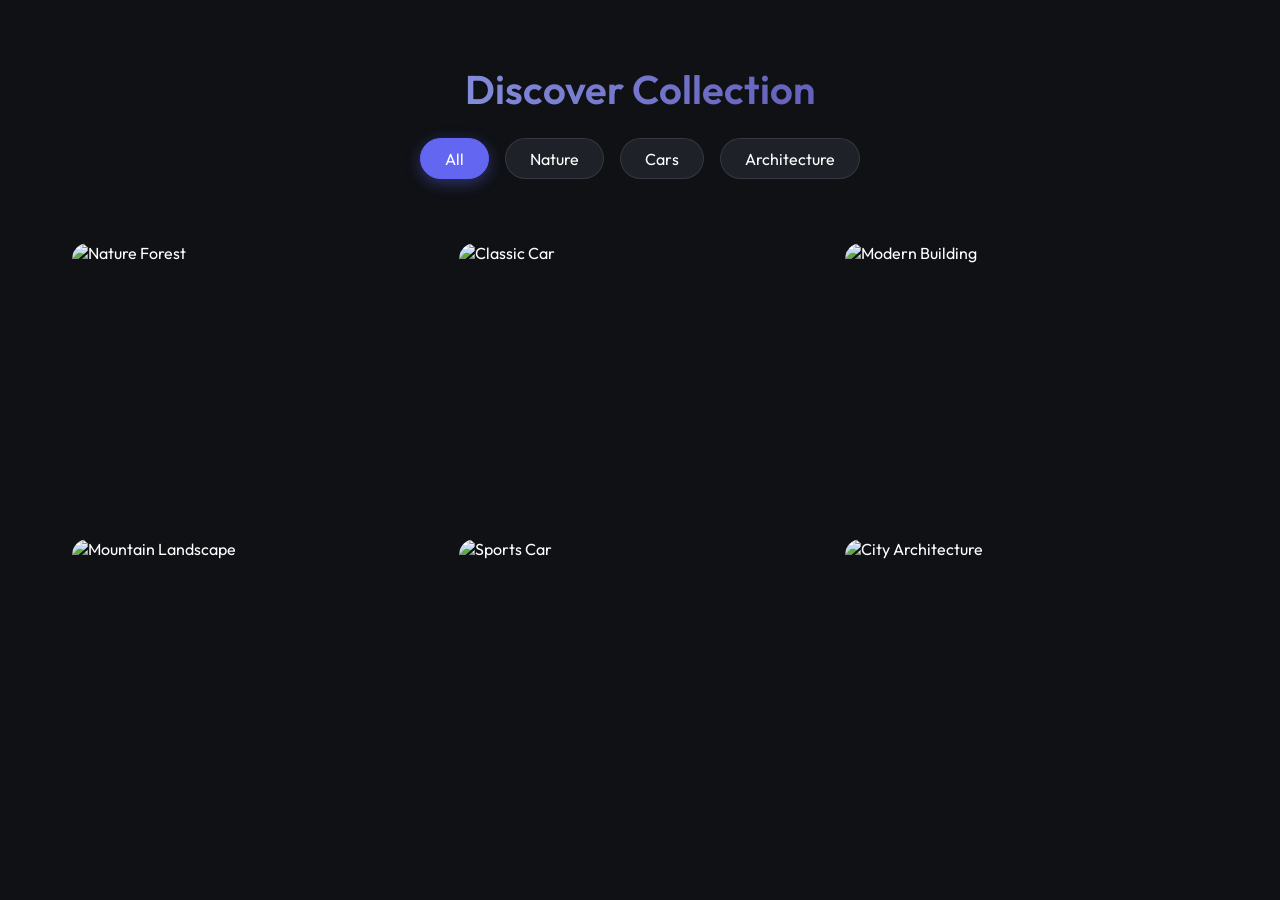
==== image-gallery/index.html @ 0eacde2e "CodeAlpha frontend tasks added" ====
<!DOCTYPE html>
<html lang="en">
<head>
    <meta charset="UTF-8">
    <meta name="viewport" content="width=device-width, initial-scale=1.0">
    <title>Premium Image Gallery</title>
    <link rel="stylesheet" href="style.css">
    <link href="https://fonts.googleapis.com/css2?family=Outfit:wght@300;400;600&display=swap" rel="stylesheet">
    <link rel="stylesheet" href="https://cdnjs.cloudflare.com/ajax/libs/font-awesome/6.4.0/css/all.min.css">
</head>
<body>

    <header>
        <h1>Discover Collection</h1>
        <div class="filters">
            <button class="filter-btn active" data-filter="all">All</button>
            <button class="filter-btn" data-filter="nature">Nature</button>
            <button class="filter-btn" data-filter="cars">Cars</button>
            <button class="filter-btn" data-filter="architecture">Architecture</button>
        </div>
    </header>

    <main class="gallery-container">
        <div class="gallery-grid">
            <div class="gallery-item" data-category="nature">
                <img src="https://images.unsplash.com/photo-1441974231531-c6227db76b6e?w=800&q=80" alt="Nature Forest">
                <div class="overlay"><span>Nature</span></div>
            </div>
            <div class="gallery-item" data-category="cars">
                <img src="https://images.unsplash.com/photo-1494976388531-d1058494cdd8?w=800&q=80" alt="Classic Car">
                <div class="overlay"><span>Cars</span></div>
            </div>
            <div class="gallery-item" data-category="architecture">
                <img src="https://images.unsplash.com/photo-1486406146926-c627a92ad1ab?w=800&q=80" alt="Modern Building">
                <div class="overlay"><span>Architecture</span></div>
            </div>
            <div class="gallery-item" data-category="nature">
                <img src="https://images.unsplash.com/photo-1472214103451-9374bd1c798e?w=800&q=80" alt="Mountain Landscape">
                <div class="overlay"><span>Nature</span></div>
            </div>
            <div class="gallery-item" data-category="cars">
                <img src="https://images.unsplash.com/photo-1503376710356-78e7d2bb95f3?w=800&q=80" alt="Sports Car">
                <div class="overlay"><span>Cars</span></div>
            </div>
            <div class="gallery-item" data-category="architecture">
                <img src="https://images.unsplash.com/photo-1479839672679-a46483c0e7c8?w=800&q=80" alt="City Architecture">
                <div class="overlay"><span>Architecture</span></div>
            </div>
        </div>
    </main>

    <!-- Lightbox -->
    <div class="lightbox" id="lightbox">
        <button class="close-btn" id="close-btn"><i class="fas fa-times"></i></button>
        <button class="nav-btn prev-btn" id="prev-btn"><i class="fas fa-chevron-left"></i></button>
        
        <div class="lightbox-content">
            <img src="" alt="Fullscreen Image" id="lightbox-img">
        </div>
        
        <button class="nav-btn next-btn" id="next-btn"><i class="fas fa-chevron-right"></i></button>
    </div>

    <script src="script.js"></script>
</body>
</html>
---- image-gallery/style.css ----
:root {
    --bg-color: #0f1115;
    --text-color: #ffffff;
    --accent-color: #6366f1;
    --card-bg: #1e2128;
    --overlay-bg: rgba(0, 0, 0, 0.6);
}

* {
    margin: 0;
    padding: 0;
    box-sizing: border-box;
}

body {
    font-family: 'Outfit', sans-serif;
    background-color: var(--bg-color);
    color: var(--text-color);
    min-height: 100vh;
}

header {
    text-align: center;
    padding: 4rem 2rem 2rem;
}

header h1 {
    font-size: 2.5rem;
    font-weight: 600;
    margin-bottom: 1.5rem;
    background: linear-gradient(to right, #a8c0ff, #3f2b96);
    -webkit-background-clip: text;
    -webkit-text-fill-color: transparent;
}

.filters {
    display: flex;
    justify-content: center;
    gap: 1rem;
    flex-wrap: wrap;
}

.filter-btn {
    background: var(--card-bg);
    color: var(--text-color);
    border: 1px solid rgba(255, 255, 255, 0.1);
    padding: 0.6rem 1.5rem;
    border-radius: 30px;
    cursor: pointer;
    font-size: 1rem;
    font-family: inherit;
    transition: all 0.3s ease;
}

.filter-btn:hover {
    background: rgba(255, 255, 255, 0.1);
}

.filter-btn.active {
    background: var(--accent-color);
    border-color: var(--accent-color);
    box-shadow: 0 4px 15px rgba(99, 102, 241, 0.4);
}

.gallery-container {
    padding: 2rem;
    max-width: 1200px;
    margin: 0 auto;
}

.gallery-grid {
    display: grid;
    grid-template-columns: repeat(auto-fill, minmax(300px, 1fr));
    gap: 1.5rem;
}

.gallery-item {
    position: relative;
    border-radius: 16px;
    overflow: hidden;
    cursor: pointer;
    aspect-ratio: 4/3;
    transform: translateY(0);
    transition: transform 0.4s ease, box-shadow 0.4s ease;
}

.gallery-item:hover {
    transform: translateY(-5px);
    box-shadow: 0 10px 30px rgba(0, 0, 0, 0.5);
}

.gallery-item img {
    width: 100%;
    height: 100%;
    object-fit: cover;
    transition: transform 0.5s ease;
}

.gallery-item:hover img {
    transform: scale(1.08);
}

.overlay {
    position: absolute;
    inset: 0;
    background: linear-gradient(to top, rgba(0,0,0,0.8) 0%, transparent 50%);
    display: flex;
    align-items: flex-end;
    padding: 1.5rem;
    opacity: 0;
    transition: opacity 0.3s ease;
}

.gallery-item:hover .overlay {
    opacity: 1;
}

.overlay span {
    font-weight: 600;
    font-size: 1.1rem;
    letter-spacing: 1px;
}

/* Lightbox Styles */
.lightbox {
    position: fixed;
    inset: 0;
    background: rgba(0, 0, 0, 0.95);
    z-index: 1000;
    display: flex;
    justify-content: center;
    align-items: center;
    opacity: 0;
    pointer-events: none;
    transition: opacity 0.3s ease;
    backdrop-filter: blur(5px);
}

.lightbox.active {
    opacity: 1;
    pointer-events: all;
}

.lightbox-content {
    max-width: 80%;
    max-height: 80vh;
    position: relative;
}

#lightbox-img {
    max-width: 100%;
    max-height: 80vh;
    border-radius: 8px;
    box-shadow: 0 0 40px rgba(0,0,0,0.5);
    transform: scale(0.95);
    transition: transform 0.3s ease;
}

.lightbox.active #lightbox-img {
    transform: scale(1);
}

.nav-btn, .close-btn {
    background: rgba(255, 255, 255, 0.1);
    color: white;
    border: none;
    width: 50px;
    height: 50px;
    border-radius: 50%;
    cursor: pointer;
    font-size: 1.2rem;
    display: flex;
    justify-content: center;
    align-items: center;
    position: absolute;
    transition: all 0.2s ease;
}

.nav-btn:hover, .close-btn:hover {
    background: var(--accent-color);
    transform: scale(1.1);
}

.close-btn {
    top: 2rem;
    right: 2rem;
}

.prev-btn {
    left: 2rem;
}

.next-btn {
    right: 2rem;
}

/* Responsive */
@media (max-width: 768px) {
    header h1 {
        font-size: 2rem;
    }
    
    .nav-btn {
        width: 40px;
        height: 40px;
    }
    
    .prev-btn { left: 1rem; }
    .next-btn { right: 1rem; }
    .close-btn { top: 1rem; right: 1rem; }
    
    .lightbox-content {
        max-width: 95%;
    }
}
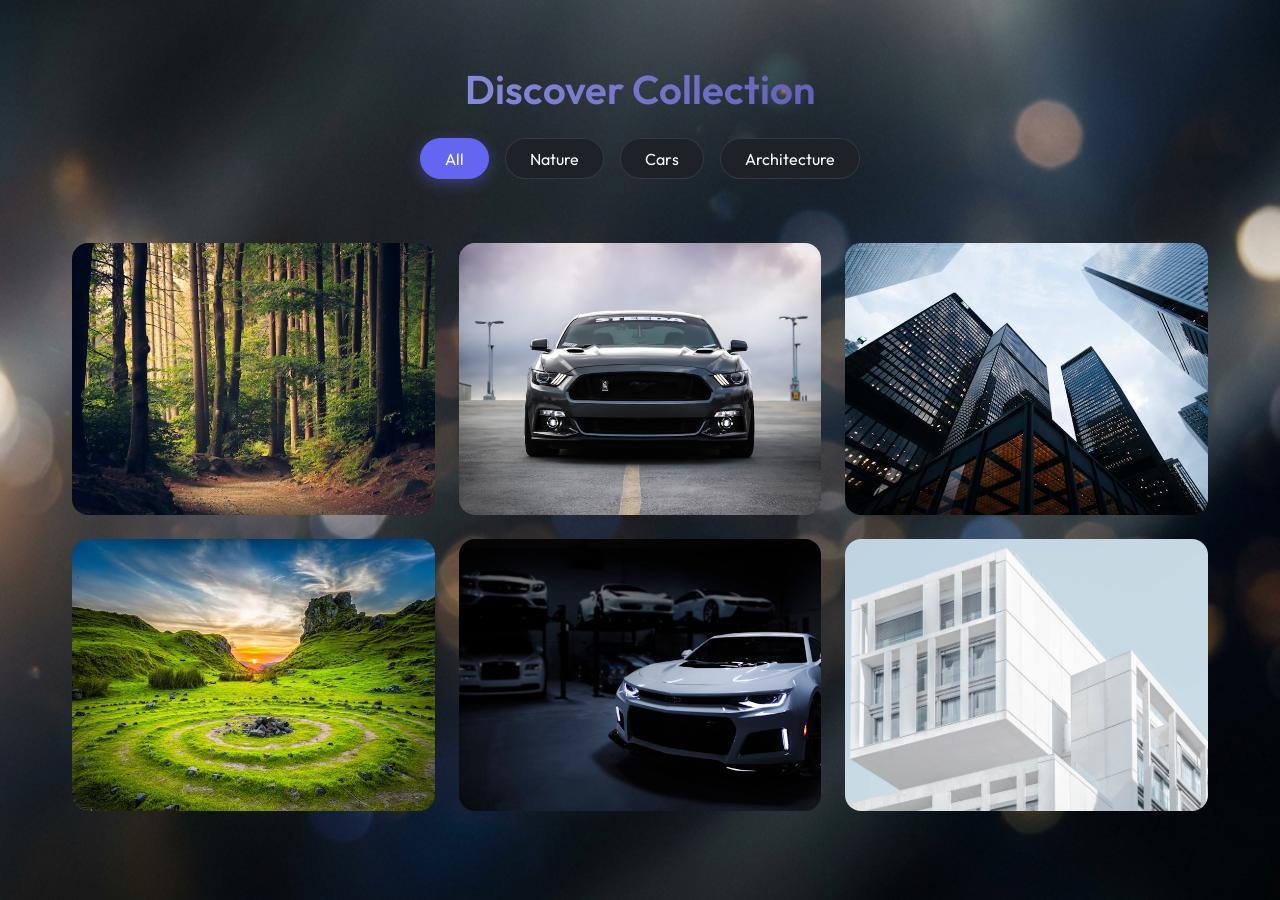
==== commit 36a46225: "Describe the change" ====
--- a/image-gallery/index.html
+++ b/image-gallery/index.html
@@ -23,27 +23,27 @@
     <main class="gallery-container">
         <div class="gallery-grid">
             <div class="gallery-item" data-category="nature">
-                <img src="https://images.unsplash.com/photo-1441974231531-c6227db76b6e?w=800&q=80" alt="Nature Forest">
+                <img src="images/nature1.jpg" alt="Nature Forest">
                 <div class="overlay"><span>Nature</span></div>
             </div>
             <div class="gallery-item" data-category="cars">
-                <img src="https://images.unsplash.com/photo-1494976388531-d1058494cdd8?w=800&q=80" alt="Classic Car">
+                <img src="images/car1.jpg" alt="Classic Car">
                 <div class="overlay"><span>Cars</span></div>
             </div>
             <div class="gallery-item" data-category="architecture">
-                <img src="https://images.unsplash.com/photo-1486406146926-c627a92ad1ab?w=800&q=80" alt="Modern Building">
+                <img src="images/arch1.jpg" alt="Modern Building">
                 <div class="overlay"><span>Architecture</span></div>
             </div>
             <div class="gallery-item" data-category="nature">
-                <img src="https://images.unsplash.com/photo-1472214103451-9374bd1c798e?w=800&q=80" alt="Mountain Landscape">
+                <img src="images/nature2.jpg" alt="Mountain Landscape">
                 <div class="overlay"><span>Nature</span></div>
             </div>
             <div class="gallery-item" data-category="cars">
-                <img src="https://images.unsplash.com/photo-1503376710356-78e7d2bb95f3?w=800&q=80" alt="Sports Car">
+                <img src="images/car2.jpg" alt="Sports Car">
                 <div class="overlay"><span>Cars</span></div>
             </div>
             <div class="gallery-item" data-category="architecture">
-                <img src="https://images.unsplash.com/photo-1479839672679-a46483c0e7c8?w=800&q=80" alt="City Architecture">
+                <img src="images/arch2.jpg" alt="City Architecture">
                 <div class="overlay"><span>Architecture</span></div>
             </div>
         </div>
--- a/image-gallery/style.css
+++ b/image-gallery/style.css
@@ -15,6 +15,10 @@
 body {
     font-family: 'Outfit', sans-serif;
     background-color: var(--bg-color);
+    background-image: url('gallery_bg.png');
+    background-size: cover;
+    background-position: center;
+    background-attachment: fixed;
     color: var(--text-color);
     min-height: 100vh;
 }
